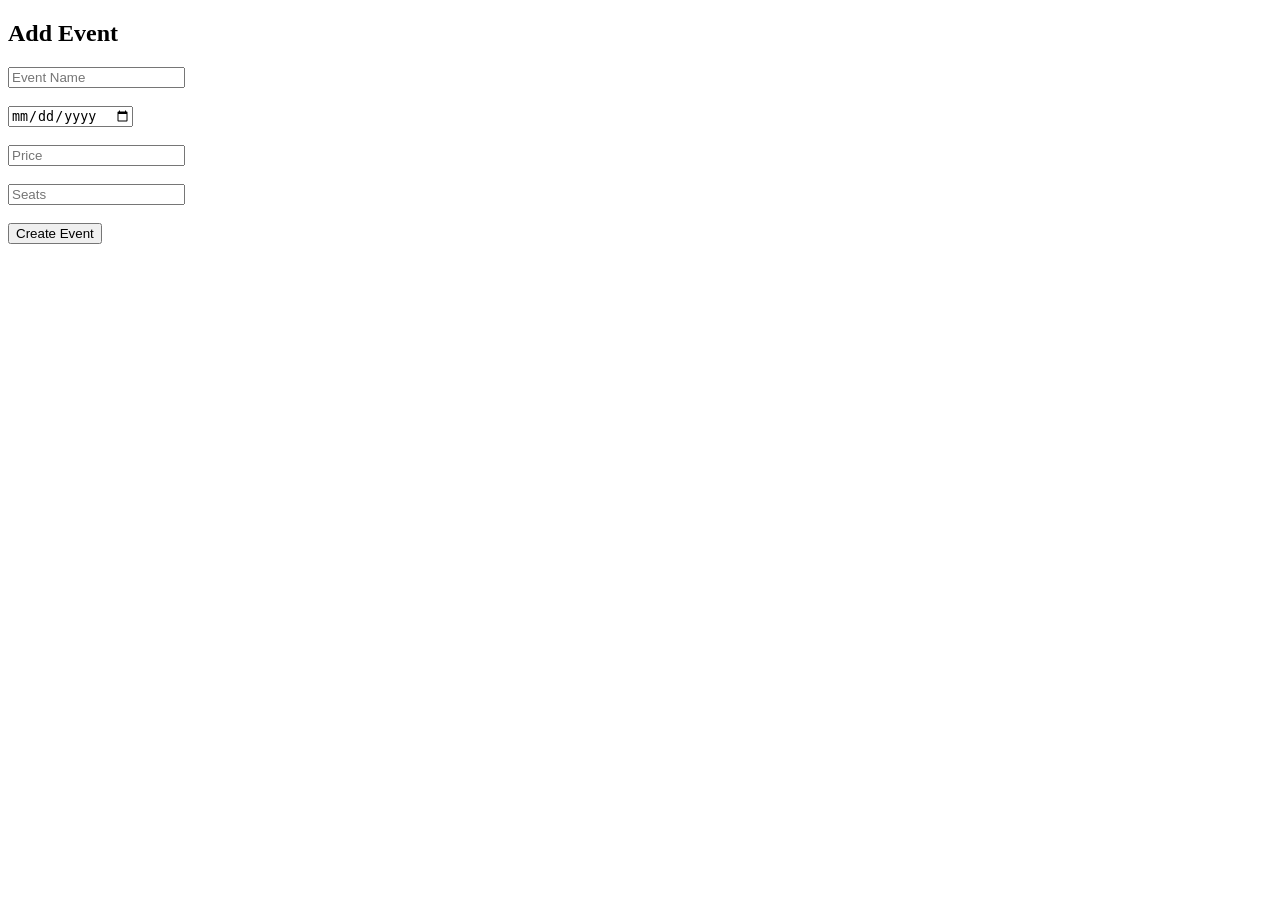
==== src/main/resources/templates/add-event.html @ 32b8ec95 "Enhanced UI and UX" ====
<!DOCTYPE html>
<html xmlns:th="http://www.thymeleaf.org">
<head>
    <title>Add Event - Eventra</title>
    <link rel="stylesheet" href="/css/style.css">
</head>
<body>

<div class="container">
    <h2>Add Event</h2>

    <form action="/add-event" method="post">
        <input type="text" name="name" placeholder="Event Name" required><br><br>
        <input type="date" name="date" required><br><br>
        <input type="number" name="price" placeholder="Price" step="0.01" required><br><br>
        <input type="number" name="availableSeats" placeholder="Seats" required><br><br>

        <button type="submit">Create Event</button>
    </form>
</div>

</body>
</html>
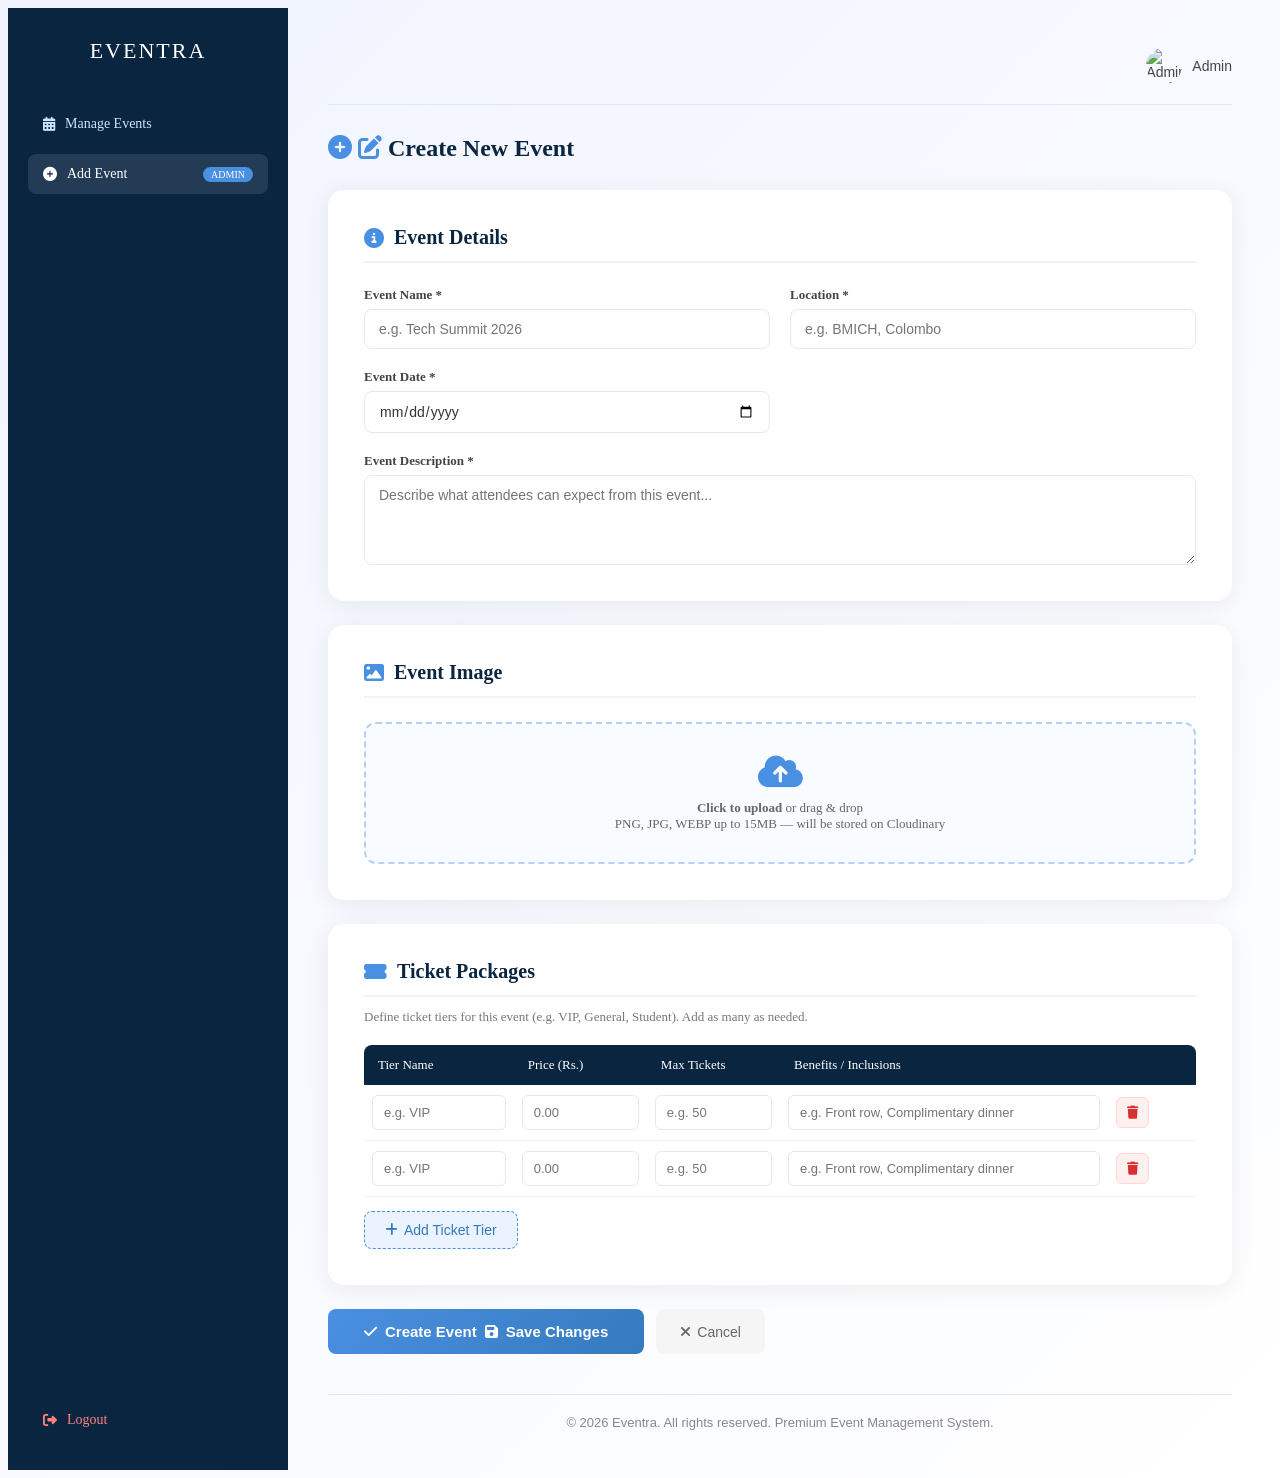
==== commit 84db0907: "user login with JWT auth and Admin creates events and CRUD part for Admin is completed" ====
--- a/src/main/resources/templates/add-event.html
+++ b/src/main/resources/templates/add-event.html
@@ -1,23 +1,325 @@
 <!DOCTYPE html>
 <html xmlns:th="http://www.thymeleaf.org">
 <head>
-    <title>Add Event - Eventra</title>
+    <title th:text="${eventToEdit != null} ? 'Edit Event - Eventra' : 'Add Event - Eventra'">Add Event - Eventra</title>
     <link rel="stylesheet" href="/css/style.css">
+    <link rel="stylesheet" href="https://cdnjs.cloudflare.com/ajax/libs/font-awesome/6.4.0/css/all.min.css">
+    <style>
+        body { background: linear-gradient(135deg, #f0f4ff, #ffffff); text-align: left; }
+        .dashboard-wrapper { display: flex; min-height: 100vh; }
+
+        /* Sidebar */
+        .sidebar {
+            width: 240px; background: #0A2540;
+            padding: 30px 20px; display: flex;
+            flex-direction: column; gap: 10px; flex-shrink: 0;
+        }
+        .sidebar .brand { font-family: 'Playfair Display', serif; color: white; font-size: 22px; letter-spacing: 2px; margin-bottom: 30px; text-align: center; }
+        .sidebar a { text-decoration: none; color: #cde4ff; padding: 12px 15px; border-radius: 8px; font-size: 14px; display: flex; align-items: center; gap: 10px; transition: background 0.2s; }
+        .sidebar a:hover, .sidebar a.active { background: rgba(255,255,255,0.1); color: white; }
+        .admin-badge { background: #4A90E2; color: white; font-size: 10px; padding: 2px 8px; border-radius: 20px; margin-left: auto; }
+
+        /* Main */
+        .main-content { flex: 1; padding: 40px; animation: fadeIn 0.8s ease; }
+
+        /* Section card */
+        .section-card {
+            background: white; border-radius: 16px; padding: 36px;
+            box-shadow: 0 4px 24px rgba(0,0,0,0.07); margin-bottom: 24px;
+        }
+        .section-card h3 {
+            font-family: 'Playfair Display', serif; font-size: 20px;
+            color: #0A2540; margin-top: 0; margin-bottom: 24px;
+            padding-bottom: 12px; border-bottom: 2px solid #eef3fc;
+            display: flex; align-items: center; gap: 10px;
+        }
+        .section-card h3 i { color: #4A90E2; }
+
+        /* Grid layout for form fields */
+        .form-grid { display: grid; grid-template-columns: 1fr 1fr; gap: 20px; }
+        .form-grid .full-width { grid-column: 1 / -1; }
+
+        .form-group { display: flex; flex-direction: column; }
+        .form-group label { font-size: 13px; font-weight: 600; color: #444; margin-bottom: 6px; }
+        .form-group input,
+        .form-group textarea,
+        .form-group select {
+            padding: 11px 14px;
+            border: 1px solid #e0e8f5;
+            border-radius: 8px;
+            font-family: 'Poppins', sans-serif;
+            font-size: 14px; color: #333; outline: none;
+            transition: border 0.3s, box-shadow 0.3s;
+            box-sizing: border-box;
+        }
+        .form-group input:focus,
+        .form-group textarea:focus { border-color: #4A90E2; box-shadow: 0 0 0 3px rgba(74,144,226,0.12); }
+        .form-group textarea { resize: vertical; min-height: 90px; }
+
+        /* Image upload */
+        .upload-area {
+            display: block; /* label needs to be block */
+            border: 2px dashed #b5cff5;
+            border-radius: 12px; padding: 30px;
+            text-align: center; cursor: pointer;
+            transition: all 0.3s; position: relative;
+            background: #f8fbff;
+        }
+        .upload-area:hover { border-color: #4A90E2; background: #edf4ff; }
+        .upload-area input[type="file"] { display: none; /* Hide input entirely since we use a label */ }
+        .upload-area i { font-size: 36px; color: #4A90E2; margin-bottom: 10px; display: block; }
+        .upload-area p { margin: 0; color: #666; font-size: 13px; }
+        #preview { max-width: 100%; max-height: 200px; border-radius: 8px; margin-top: 12px; display: none; object-fit: cover; margin-left: auto; margin-right: auto; }
+
+        /* Ticket Packages Table */
+        .packages-table { width: 100%; border-collapse: collapse; }
+        .packages-table th {
+            background: #0A2540; color: white;
+            padding: 12px 14px; font-size: 13px;
+            font-weight: 500; text-align: left;
+        }
+        .packages-table th:first-child { border-radius: 8px 0 0 0; }
+        .packages-table th:last-child { border-radius: 0 8px 0 0; }
+        .packages-table td { padding: 10px 8px; border-bottom: 1px solid #eef3fc; }
+        .packages-table td input {
+            width: 100%; padding: 9px 11px; border: 1px solid #e0e8f5;
+            border-radius: 6px; font-size: 13px; font-family: 'Poppins', sans-serif;
+            box-sizing: border-box; outline: none;
+        }
+        .packages-table td input:focus { border-color: #4A90E2; }
+        .btn-remove-row {
+            background: #fff0f0; color: #d63031;
+            border: 1px solid #ffd5d5; padding: 7px 10px;
+            border-radius: 6px; cursor: pointer; font-size: 13px;
+            transition: background 0.2s;
+        }
+        .btn-remove-row:hover { background: #ffdada; }
+        .btn-add-row {
+            background: #eaf3ff; color: #357ABD;
+            border: 1px dashed #4A90E2; padding: 10px 20px;
+            border-radius: 8px; cursor: pointer; font-size: 14px;
+            font-family: 'Poppins', sans-serif; margin-top: 14px;
+            transition: all 0.2s; display: inline-flex; align-items: center; gap: 6px;
+        }
+        .btn-add-row:hover { background: #d0e8ff; }
+
+        /* Tier colour dot */
+        .tier-dot { width: 10px; height: 10px; border-radius: 50%; display: inline-block; margin-right: 6px; }
+
+        /* Bottom actions */
+        .form-actions { display: flex; gap: 12px; margin-top: 10px; }
+        .btn-submit {
+            background: linear-gradient(135deg, #4A90E2, #357ABD);
+            color: white; border: none; padding: 14px 36px;
+            border-radius: 8px; font-size: 15px; font-family: 'Poppins', sans-serif;
+            font-weight: 600; cursor: pointer; transition: all 0.3s;
+            display: inline-flex; align-items: center; gap: 8px;
+        }
+        .btn-submit:hover { transform: translateY(-2px); box-shadow: 0 6px 18px rgba(74,144,226,0.4); }
+        .btn-cancel {
+            background: #f5f5f5; color: #666; border: none;
+            padding: 14px 24px; border-radius: 8px; font-size: 14px;
+            font-family: 'Poppins', sans-serif; cursor: pointer; text-decoration: none;
+            display: inline-flex; align-items: center; gap: 6px; transition: background 0.2s;
+        }
+        .btn-cancel:hover { background: #eaeaea; }
+
+        /* Top Header */
+        .top-header {
+            display: flex; justify-content: flex-end; align-items: center;
+            padding-bottom: 20px; margin-bottom: 30px;
+            border-bottom: 1px solid #e0e8f5;
+        }
+        .user-profile {
+            display: flex; align-items: center; gap: 10px;
+            font-family: 'Poppins', sans-serif; font-size: 14px; color: #444; font-weight: 500;
+        }
+        .user-profile img { width: 36px; height: 36px; border-radius: 50%; object-fit: cover; }
+
+        /* Footer */
+        .dashboard-footer {
+            margin-top: 40px; padding-top: 20px;
+            border-top: 1px solid #e0e8f5; text-align: center;
+            font-family: 'Poppins', sans-serif; font-size: 13px; color: #888;
+        }
+
+        @keyframes fadeIn { from { opacity: 0; transform: translateY(20px); } to { opacity: 1; transform: translateY(0); } }
+    </style>
 </head>
 <body>
 
-<div class="container">
-    <h2>Add Event</h2>
-
-    <form action="/add-event" method="post">
-        <input type="text" name="name" placeholder="Event Name" required><br><br>
-        <input type="date" name="date" required><br><br>
-        <input type="number" name="price" placeholder="Price" step="0.01" required><br><br>
-        <input type="number" name="availableSeats" placeholder="Seats" required><br><br>
-
-        <button type="submit">Create Event</button>
-    </form>
+<div class="dashboard-wrapper">
+
+    <!-- Sidebar -->
+    <div class="sidebar">
+        <div class="brand">EVENTRA</div>
+        <a href="/events"><i class="fa fa-calendar-alt"></i> Manage Events</a>
+        <a href="/add-event" class="active"><i class="fa fa-plus-circle"></i> Add Event <span class="admin-badge">ADMIN</span></a>
+        <a href="/logout" style="margin-top: auto; color: #ff8080;"><i class="fa fa-sign-out-alt"></i> Logout</a>
+    </div>
+
+    <!-- Main -->
+    <div class="main-content">
+        <!-- Top Header -->
+        <div class="top-header">
+            <div class="user-profile">
+                <img src="/images/long-truong-0hbiRNbMgM4-unsplash.jpg" alt="Admin Profile">
+                <span>Admin</span>
+            </div>
+        </div>
+
+        <h2 style="font-family:'Playfair Display',serif; color:#0A2540; margin-top:0; margin-bottom:28px; font-size: 24px;">
+            <i class="fa fa-plus-circle" style="color:#4A90E2;" th:if="${eventToEdit == null}"></i>
+            <i class="fa fa-edit" style="color:#4A90E2;" th:if="${eventToEdit != null}"></i>
+            <span th:text="${eventToEdit != null} ? 'Edit Event: ' + ${eventToEdit.name} : 'Create New Event'">Create New Event</span>
+        </h2>
+
+        <form action="/add-event" method="post" enctype="multipart/form-data" id="eventForm">
+            <!-- Hidden ID field if editing -->
+            <input type="hidden" name="eventId" th:if="${eventToEdit != null}" th:value="${eventToEdit.eventId}">
+
+            <!-- ── SECTION 1: Event Details ── -->
+            <div class="section-card">
+                <h3><i class="fa fa-info-circle"></i> Event Details</h3>
+                <div class="form-grid">
+                    <div class="form-group">
+                        <label>Event Name *</label>
+                        <input type="text" name="name" placeholder="e.g. Tech Summit 2026" required th:value="${eventToEdit != null ? eventToEdit.name : ''}">
+                    </div>
+                    <div class="form-group">
+                        <label>Location *</label>
+                        <input type="text" name="location" placeholder="e.g. BMICH, Colombo" required th:value="${eventToEdit != null ? eventToEdit.location : ''}">
+                    </div>
+                    <div class="form-group">
+                        <label>Event Date *</label>
+                        <input type="date" name="date" required th:value="${eventToEdit != null ? eventToEdit.date : ''}">
+                    </div>
+                    <div class="form-group">
+                        <label>&nbsp;</label>
+                        <!-- spacer -->
+                    </div>
+                    <div class="form-group full-width">
+                        <label>Event Description *</label>
+                        <textarea name="description" placeholder="Describe what attendees can expect from this event..." required th:text="${eventToEdit != null ? eventToEdit.description : ''}"></textarea>
+                    </div>
+                </div>
+            </div>
+
+            <!-- ── SECTION 2: Event Image ── -->
+            <div class="section-card">
+                <h3><i class="fa fa-image"></i> Event Image</h3>
+                <label class="upload-area" for="imageInput">
+                    <!-- Image is not strictly required when editing because we preserve the old one -->
+                    <input type="file" id="imageInput" name="eventImage" accept="image/*" onchange="previewImage(this)">
+                    <div id="uploadPlaceholder" th:style="${eventToEdit != null and eventToEdit.imageUrl != null and eventToEdit.imageUrl != '' ? 'display:none;' : ''}">
+                        <i class="fa fa-cloud-upload-alt"></i>
+                        <p><strong th:text="${eventToEdit != null ? 'Click to upload a NEW image' : 'Click to upload'}">Click to upload</strong> or drag & drop</p>
+                        <p>PNG, JPG, WEBP up to 15MB — will be stored on Cloudinary</p>
+                    </div>
+                    <img id="preview" th:src="${eventToEdit != null ? eventToEdit.imageUrl : ''}" alt="Preview" th:style="${eventToEdit != null and eventToEdit.imageUrl != null and eventToEdit.imageUrl != '' ? 'display:block;' : 'display:none;'}">
+                </label>
+            </div>
+
+            <!-- ── SECTION 3: Ticket Packages ── -->
+            <div class="section-card">
+                <h3><i class="fa fa-ticket-alt"></i> Ticket Packages</h3>
+                <p style="color:#777; font-size:13px; margin-top:-12px; margin-bottom:20px;">
+                    Define ticket tiers for this event (e.g. VIP, General, Student). Add as many as needed.
+                </p>
+
+                <table class="packages-table" id="packagesTable">
+                    <thead>
+                        <tr>
+                            <th style="width:18%">Tier Name</th>
+                            <th style="width:16%">Price (Rs.)</th>
+                            <th style="width:16%">Max Tickets</th>
+                            <th>Benefits / Inclusions</th>
+                            <th style="width:60px;"></th>
+                        </tr>
+                    </thead>
+                    <tbody id="packageRows">
+                        <!-- If Creating New or Event has no packages -->
+                        <tr th:if="${eventToEdit == null or #lists.isEmpty(eventToEdit?.packages)}">
+                            <td><input type="text" name="tierName" placeholder="e.g. VIP" required></td>
+                            <td><input type="number" name="price" placeholder="0.00" step="0.01" min="0" required></td>
+                            <td><input type="number" name="maxCount" placeholder="e.g. 50" min="1" required></td>
+                            <td><input type="text" name="benefits" placeholder="e.g. Front row, Complimentary dinner"></td>
+                            <td><button type="button" class="btn-remove-row" onclick="removeRow(this)"><i class="fa fa-trash"></i></button></td>
+                        </tr>
+
+                        <!-- If Editing and Event has packages -->
+                        <tr th:if="${eventToEdit != null and not #lists.isEmpty(eventToEdit?.packages)}" th:each="pkg : ${eventToEdit?.packages}">
+                            <td><input type="text" name="tierName" placeholder="e.g. VIP" required th:value="${pkg.tierName}"></td>
+                            <td><input type="number" name="price" placeholder="0.00" step="0.01" min="0" required th:value="${pkg.price}"></td>
+                            <td><input type="number" name="maxCount" placeholder="e.g. 50" min="1" required th:value="${pkg.maxCount}"></td>
+                            <td><input type="text" name="benefits" placeholder="e.g. Front row, Complimentary dinner" th:value="${pkg.benefits}"></td>
+                            <td><button type="button" class="btn-remove-row" onclick="removeRow(this)"><i class="fa fa-trash"></i></button></td>
+                        </tr>
+                    </tbody>
+                </table>
+
+                <button type="button" class="btn-add-row" onclick="addRow()">
+                    <i class="fa fa-plus"></i> Add Ticket Tier
+                </button>
+            </div>
+
+            <!-- ── Actions ── -->
+            <div class="form-actions">
+                <button type="submit" class="btn-submit">
+                    <i class="fa fa-check" th:if="${eventToEdit == null}"></i> 
+                    <span th:if="${eventToEdit == null}">Create Event</span>
+                    <i class="fa fa-save" th:if="${eventToEdit != null}"></i> 
+                    <span th:if="${eventToEdit != null}">Save Changes</span>
+                </button>
+                <a href="/events" class="btn-cancel"><i class="fa fa-times"></i> Cancel</a>
+            </div>
+
+        </form>
+        
+        <!-- Dashboard Footer -->
+        <div class="dashboard-footer">
+            &copy; 2026 Eventra. All rights reserved. Premium Event Management System.
+        </div>
+    </div>
 </div>
+
+<script>
+    function addRow() {
+        const tbody = document.getElementById('packageRows');
+        const row = document.createElement('tr');
+        row.innerHTML = `
+            <td><input type="text" name="tierName" placeholder="e.g. General" required></td>
+            <td><input type="number" name="price" placeholder="0.00" step="0.01" min="0" required></td>
+            <td><input type="number" name="maxCount" placeholder="e.g. 200" min="1" required></td>
+            <td><input type="text" name="benefits" placeholder="e.g. General seating"></td>
+            <td><button type="button" class="btn-remove-row" onclick="removeRow(this)"><i class="fa fa-trash"></i></button></td>
+        `;
+        tbody.appendChild(row);
+    }
+
+    function removeRow(btn) {
+        const rows = document.querySelectorAll('#packageRows tr');
+        if (rows.length <= 1) {
+            alert('At least one ticket tier is required.');
+            return;
+        }
+        btn.closest('tr').remove();
+    }
+
+    function previewImage(input) {
+        const preview = document.getElementById('preview');
+        const placeholder = document.getElementById('uploadPlaceholder');
+        if (input.files && input.files[0]) {
+            const reader = new FileReader();
+            reader.onload = e => {
+                preview.src = e.target.result;
+                preview.style.display = 'inline-block';
+                placeholder.style.display = 'none';
+            };
+            reader.readAsDataURL(input.files[0]);
+        }
+    }
+</script>
 
 </body>
 </html>
